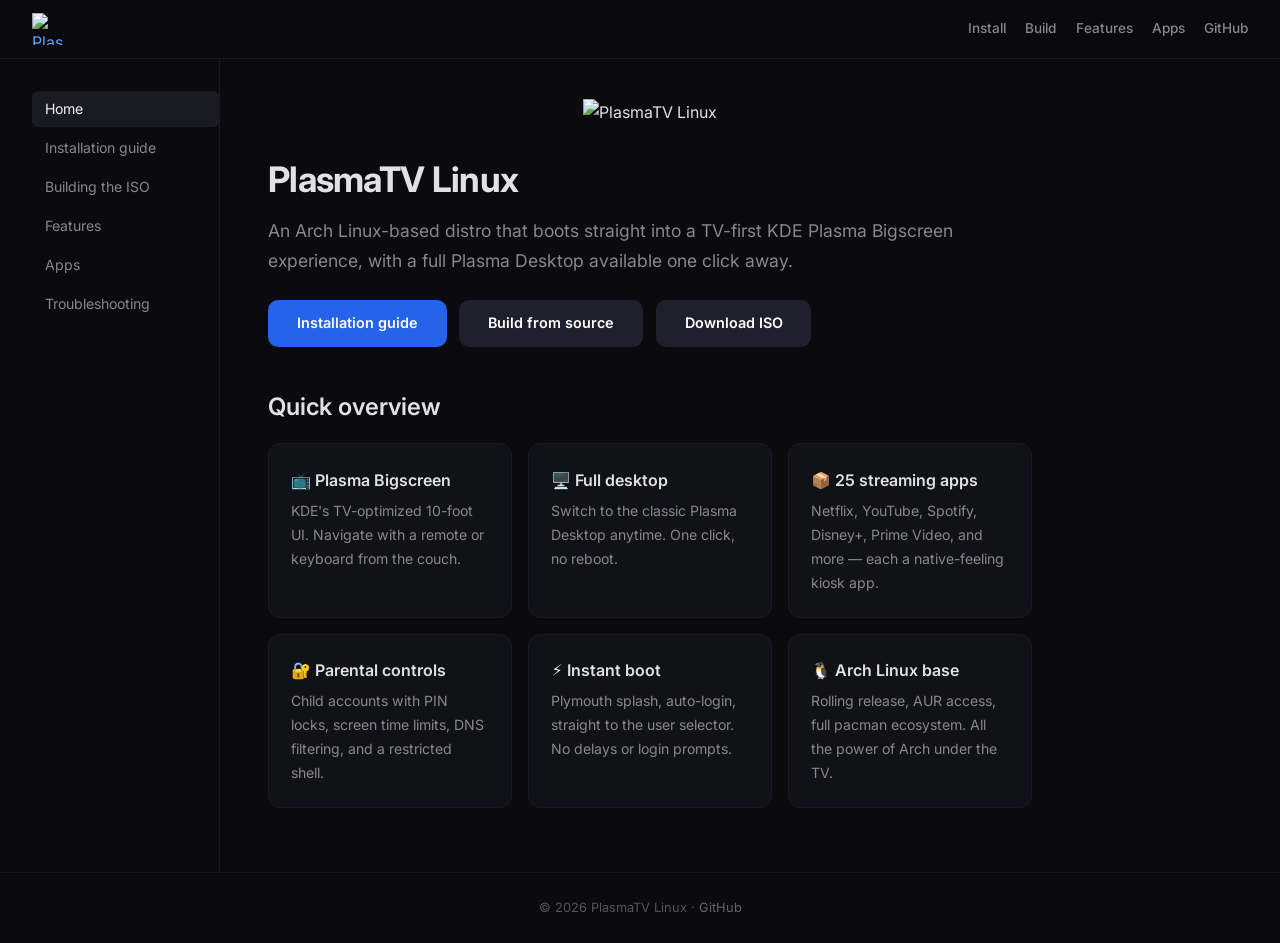
==== index.html @ bfa7301e "Set explicit width/height on logo img tags" ====
<!DOCTYPE html>
<html lang="en">
<head>
  <meta charset="UTF-8">
  <meta name="viewport" content="width=device-width, initial-scale=1.0">
  <title>PlasmaTV Linux — docs</title>
  <link rel="preconnect" href="https://fonts.googleapis.com">
  <link href="https://fonts.googleapis.com/css2?family=Inter:wght@300;400;500;600;700&display=swap" rel="stylesheet">
  <link rel="stylesheet" href="style.css">
</head>
<body>
  <nav class="top-nav">
    <a href="index.html" class="logo"><img src="logo.png" alt="PlasmaTV Linux" class="logo-img" width="32" height="32"></a>
    <div class="nav-links">
      <a href="install.html">Install</a>
      <a href="build.html">Build</a>
      <a href="features.html">Features</a>
      <a href="apps.html">Apps</a>
      <a href="https://github.com/plasmatvlinux/plasmatvlinux.github.io" target="_blank">GitHub</a>
    </div>
  </nav>

  <div class="layout">
    <aside class="sidebar">
      <a href="index.html" class="active">Home</a>
      <a href="install.html">Installation guide</a>
      <a href="build.html">Building the ISO</a>
      <a href="features.html">Features</a>
      <a href="apps.html">Apps</a>
      <a href="troubleshooting.html">Troubleshooting</a>
    </aside>

    <main class="content">
      <div class="hero-logo">
        <img src="logo.png" alt="PlasmaTV Linux" width="80" height="80">
      </div>
      <h1>PlasmaTV Linux</h1>
      <p class="lead">An Arch Linux-based distro that boots straight into a TV-first KDE Plasma Bigscreen experience, with a full Plasma Desktop available one click away.</p>

      <div class="hero-actions">
        <a href="install.html" class="btn">Installation guide</a>
        <a href="build.html" class="btn secondary">Build from source</a>
        <a href="https://sourceforge.net/projects/plasmatv-linux/files/latest/download" class="btn secondary" target="_blank">Download ISO</a>
      </div>

      <h2>Quick overview</h2>
      <div class="card-grid">
        <div class="card">
          <h3>📺 Plasma Bigscreen</h3>
          <p>KDE's TV-optimized 10-foot UI. Navigate with a remote or keyboard from the couch.</p>
        </div>
        <div class="card">
          <h3>🖥️ Full desktop</h3>
          <p>Switch to the classic Plasma Desktop anytime. One click, no reboot.</p>
        </div>
        <div class="card">
          <h3>📦 25 streaming apps</h3>
          <p>Netflix, YouTube, Spotify, Disney+, Prime Video, and more — each a native-feeling kiosk app.</p>
        </div>
        <div class="card">
          <h3>🔐 Parental controls</h3>
          <p>Child accounts with PIN locks, screen time limits, DNS filtering, and a restricted shell.</p>
        </div>
        <div class="card">
          <h3>⚡ Instant boot</h3>
          <p>Plymouth splash, auto-login, straight to the user selector. No delays or login prompts.</p>
        </div>
        <div class="card">
          <h3>🐧 Arch Linux base</h3>
          <p>Rolling release, AUR access, full pacman ecosystem. All the power of Arch under the TV.</p>
        </div>
      </div>
    </main>
  </div>

  <footer>
    <p>&copy; 2026 PlasmaTV Linux &middot; <a href="https://github.com/plasmatvlinux/plasmatvlinux.github.io">GitHub</a></p>
  </footer>
</body>
</html>
---- style.css ----
* { margin:0; padding:0; box-sizing:border-box; }
html { scroll-behavior: smooth; }
body {
  font-family: 'Inter', -apple-system, system-ui, sans-serif;
  background: #0a0a0f; color: #e0e0e6; line-height: 1.7;
}
a { color: #60a5fa; text-decoration: none; }
a:hover { text-decoration: underline; }

/* Top nav */
.top-nav {
  display: flex; justify-content: space-between; align-items: center;
  padding: .8rem 2rem;
  background: rgba(10,10,15,.9); backdrop-filter: blur(12px);
  border-bottom: 1px solid #1a1a24; position: sticky; top: 0; z-index: 100;
}
.top-nav .logo { display: flex; align-items: center; }
.top-nav .logo-img { height: 32px; width: auto; display: block; }
.nav-links { display: flex; gap: 1.2rem; }
.nav-links a { color: #888; font-size: .85rem; font-weight: 500; }
.nav-links a:hover { color: #f0f0f0; text-decoration: none; }

/* Layout */
.layout { display: flex; min-height: calc(100vh - 110px); }
.sidebar {
  width: 220px; flex-shrink: 0; padding: 2rem 0 2rem 2rem;
  border-right: 1px solid #1a1a24;
}
.sidebar a {
  display: block; padding: .4rem .8rem; border-radius: 6px;
  color: #888; font-size: .88rem; margin-bottom: .15rem;
}
.sidebar a:hover, .sidebar a.active { color: #f0f0f0; background: #1a1a24; text-decoration: none; }

/* Content */
.content {
  flex: 1; max-width: 860px; padding: 2.5rem 3rem 4rem;
}
.content h1 { font-size: 2.2rem; font-weight: 700; letter-spacing: -.02em; margin-bottom: .4rem; }
.content h2 { font-size: 1.5rem; font-weight: 600; margin: 2rem 0 .8rem; }
.content h3 { font-size: 1.15rem; font-weight: 600; margin: 1.5rem 0 .5rem; }
.content p, .content li { color: #b0b0b8; }
.content p { margin-bottom: 1rem; }
.content .lead { font-size: 1.1rem; color: #888; margin-bottom: 1.5rem; }
.content ul, .content ol { padding-left: 1.5rem; margin-bottom: 1rem; }
.content li { margin-bottom: .3rem; }
.content code {
  background: #1a1a24; padding: .15rem .5rem; border-radius: 4px;
  font-size: .85rem; color: #c0c0cc;
}
.content pre {
  background: #11111a; border: 1px solid #1a1a24; border-radius: 10px;
  padding: 1.2rem; overflow-x: auto; margin-bottom: 1.2rem;
}
.content pre code { background: none; padding: 0; }
.content hr { border: none; border-top: 1px solid #1a1a24; margin: 2rem 0; }

/* Hero logo */
.hero-logo { text-align: center; margin-bottom: 1.5rem; }
.hero-logo img { width: 80px; height: auto; }

/* Hero actions */
.hero-actions { display: flex; gap: .8rem; margin: 1.5rem 0 2.5rem; flex-wrap: wrap; }
.btn {
  display: inline-block; background: #2563eb; color: #fff;
  padding: .7rem 1.8rem; border-radius: 10px;
  font-weight: 600; font-size: .9rem; white-space: nowrap;
}
.btn:hover { background: #3b82f6; text-decoration: none; }
.btn.secondary { background: #1f1f2e; }
.btn.secondary:hover { background: #2a2a3e; }

/* Cards */
.card-grid { display: grid; grid-template-columns: repeat(auto-fit, minmax(220px,1fr)); gap: 1rem; margin-top: 1rem; }
.card {
  background: #11111a; border: 1px solid #1a1a24; border-radius: 12px; padding: 1.4rem;
}
.card h3 { font-size: 1rem; margin: 0 0 .3rem; }
.card p { font-size: .88rem; color: #888; margin: 0; }

/* Steps */
.steps { display: flex; flex-direction: column; gap: .8rem; }
.step {
  display: flex; gap: 1rem; align-items: flex-start;
  background: #11111a; border: 1px solid #1a1a24; border-radius: 10px; padding: 1rem 1.3rem;
}
.step .num {
  background: #1a1a2e; color: #60a5fa; width: 28px; height: 28px;
  border-radius: 6px; display: flex; align-items: center; justify-content: center;
  font-weight: 700; font-size: .8rem; flex-shrink: 0;
}
.step .text { font-size: .9rem; color: #b0b0b8; }

/* Info boxes */
.info {
  background: #111122; border: 1px solid #1e2a4a; border-radius: 10px;
  padding: 1rem 1.3rem; margin-bottom: 1rem; font-size: .9rem;
}
.info strong { color: #60a5fa; }
.warn {
  background: #221a11; border: 1px solid #4a3a1e; border-radius: 10px;
  padding: 1rem 1.3rem; margin-bottom: 1rem; font-size: .9rem;
}
.warn strong { color: #fbbf24; }

/* Table */
table { width: 100%; border-collapse: collapse; margin-bottom: 1.2rem; font-size: .9rem; }
th, td { text-align: left; padding: .6rem .8rem; border-bottom: 1px solid #1a1a24; }
th { color: #888; font-weight: 500; font-size: .8rem; text-transform: uppercase; letter-spacing: .05em; }

/* Footer */
footer { border-top: 1px solid #1a1a24; padding: 1.5rem 2rem; text-align: center; color: #555; font-size: .8rem; }
footer a { color: #666; }

@media (max-width: 700px) {
  .sidebar { display: none; }
  .content { padding: 1.5rem; }
  .nav-links { display: none; }
}
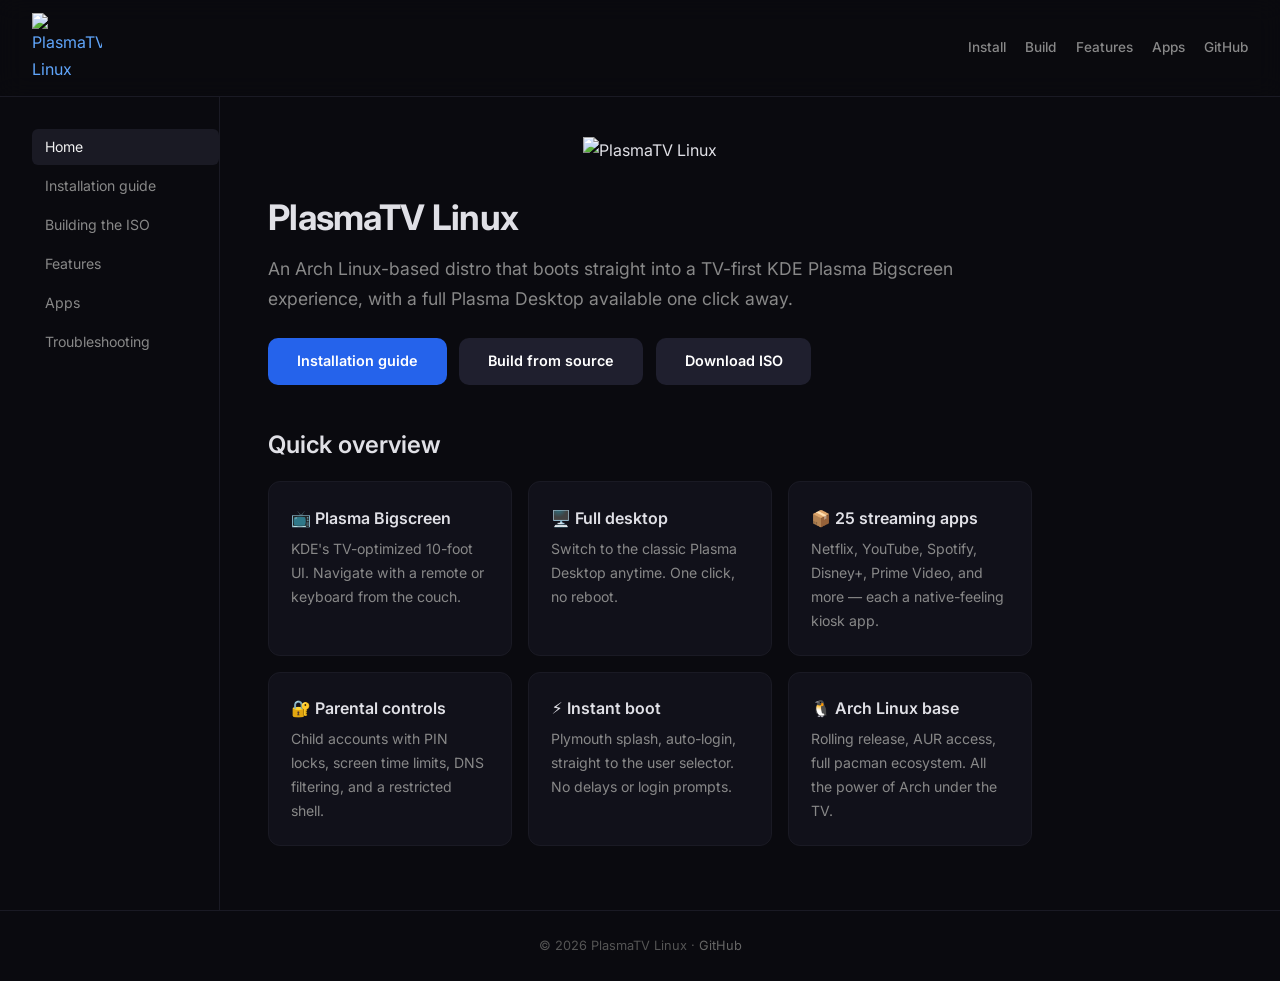
==== commit e15ef416: "Update ISO download link to MediaFire" ====
--- a/index.html
+++ b/index.html
@@ -10,7 +10,7 @@
 </head>
 <body>
   <nav class="top-nav">
-    <a href="index.html" class="logo"><img src="logo.png" alt="PlasmaTV Linux" class="logo-img" width="32" height="32"></a>
+    <a href="index.html" class="logo"><img src="logo.png" alt="PlasmaTV Linux" class="logo-img" width="70" height="70"></a>
     <div class="nav-links">
       <a href="install.html">Install</a>
       <a href="build.html">Build</a>
@@ -40,7 +40,7 @@
       <div class="hero-actions">
         <a href="install.html" class="btn">Installation guide</a>
         <a href="build.html" class="btn secondary">Build from source</a>
-        <a href="https://sourceforge.net/projects/plasmatv-linux/files/latest/download" class="btn secondary" target="_blank">Download ISO</a>
+        <a href="https://www.mediafire.com/file/pzxe93e7akfdkqz/plasmatv-linux-2026.07.04-x86_64.iso/file" class="btn secondary" target="_blank">Download ISO</a>
       </div>
 
       <h2>Quick overview</h2>
--- a/style.css
+++ b/style.css
@@ -15,7 +15,7 @@
   border-bottom: 1px solid #1a1a24; position: sticky; top: 0; z-index: 100;
 }
 .top-nav .logo { display: flex; align-items: center; }
-.top-nav .logo-img { height: 32px; width: auto; display: block; }
+.top-nav .logo-img { display: block; max-width: none; }
 .nav-links { display: flex; gap: 1.2rem; }
 .nav-links a { color: #888; font-size: .85rem; font-weight: 500; }
 .nav-links a:hover { color: #f0f0f0; text-decoration: none; }
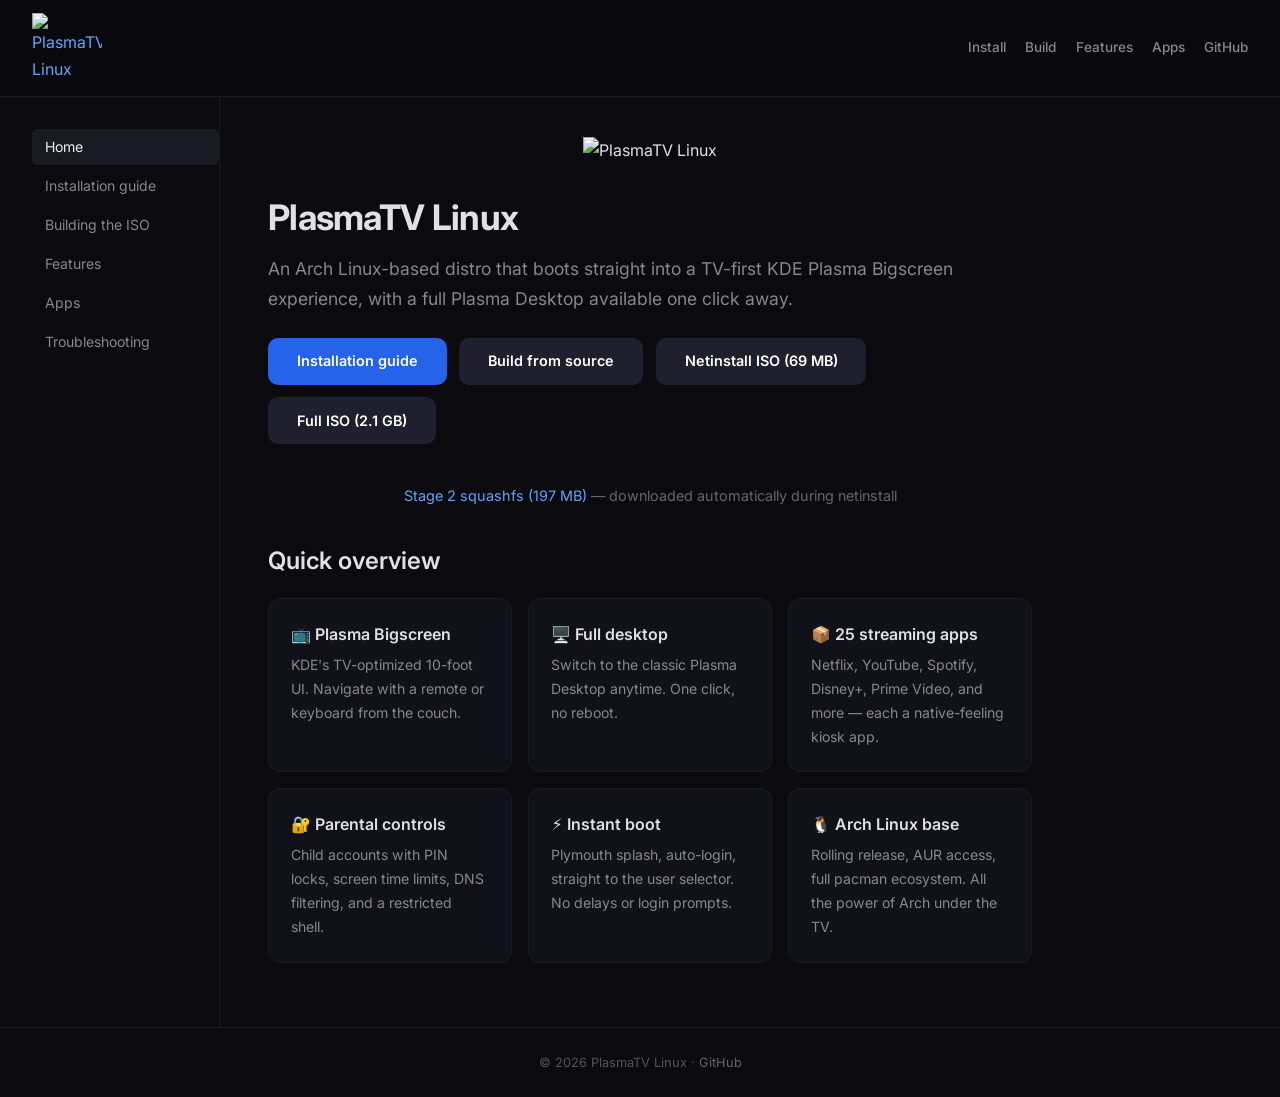
==== commit f3d84730: "Update download links: add netinstall ISO (69 MB) + stage 2 squashfs on GitHub releases" ====
--- a/index.html
+++ b/index.html
@@ -40,8 +40,12 @@
       <div class="hero-actions">
         <a href="install.html" class="btn">Installation guide</a>
         <a href="build.html" class="btn secondary">Build from source</a>
-        <a href="https://www.mediafire.com/file/pzxe93e7akfdkqz/plasmatv-linux-2026.07.04-x86_64.iso/file" class="btn secondary" target="_blank">Download ISO</a>
+        <a href="https://github.com/plasmatvlinux/plasmatvlinux.github.io/releases/download/v1.0/plasmatv-linux-netinstall-busybox-2026.07.04-x86_64.iso" class="btn secondary" target="_blank">Netinstall ISO (69 MB)</a>
+        <a href="https://www.mediafire.com/file/pzxe93e7akfdkqz/plasmatv-linux-2026.07.04-x86_64.iso/file" class="btn secondary" target="_blank">Full ISO (2.1 GB)</a>
       </div>
+      <p style="text-align:center;margin-top:0.5rem;font-size:0.9rem;color:#666">
+        <a href="https://github.com/plasmatvlinux/plasmatvlinux.github.io/releases/download/v1.0/airootfs.sfs" download>Stage 2 squashfs (197 MB)</a> — downloaded automatically during netinstall
+      </p>
 
       <h2>Quick overview</h2>
       <div class="card-grid">
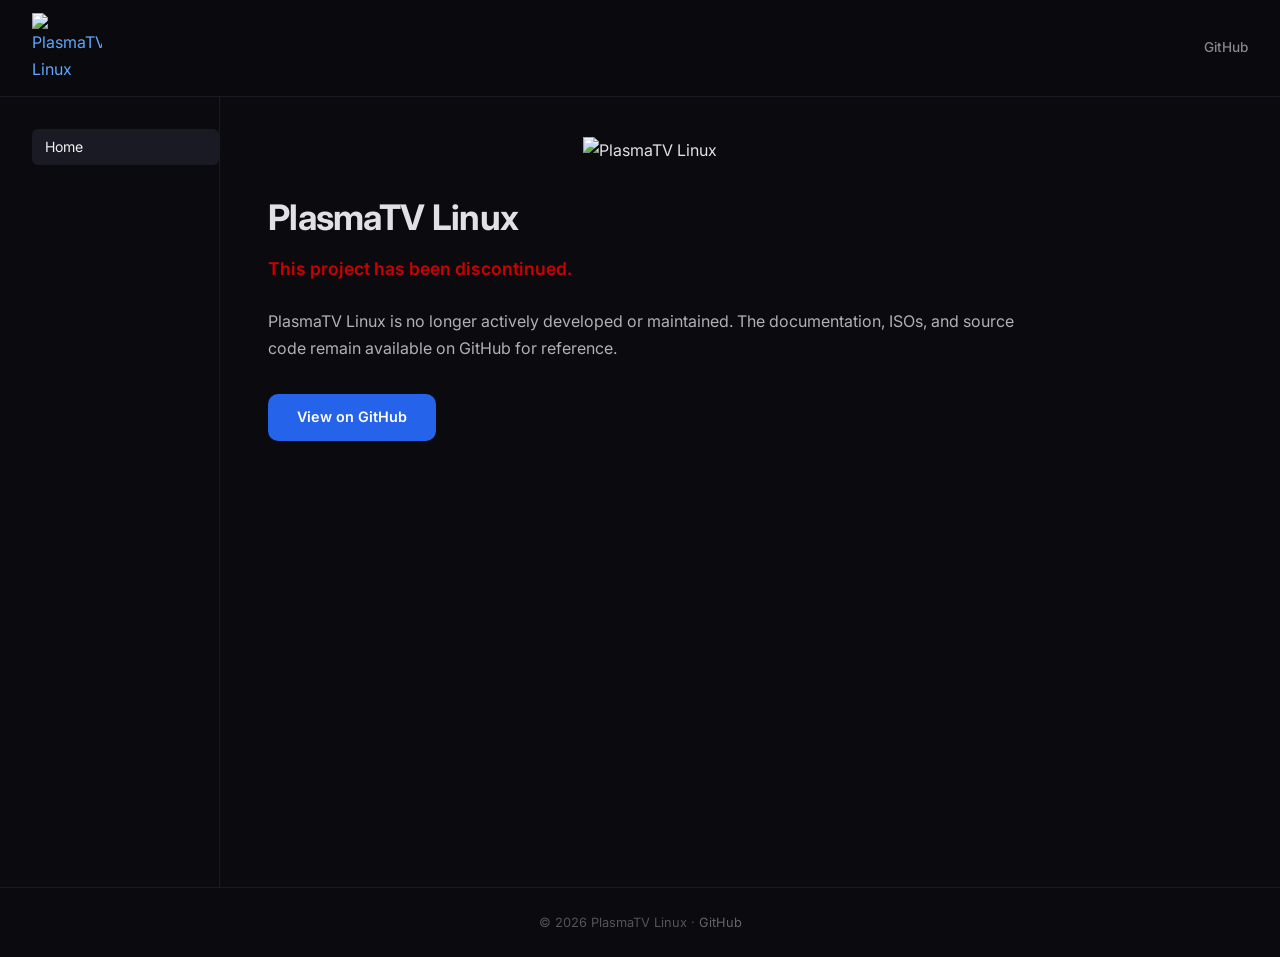
==== commit 871cb9e1: "Discontinue PlasmaTV Linux, remove all pages except index" ====
--- a/index.html
+++ b/index.html
@@ -3,7 +3,7 @@
 <head>
   <meta charset="UTF-8">
   <meta name="viewport" content="width=device-width, initial-scale=1.0">
-  <title>PlasmaTV Linux — docs</title>
+  <title>PlasmaTV Linux — discontinued</title>
   <link rel="preconnect" href="https://fonts.googleapis.com">
   <link href="https://fonts.googleapis.com/css2?family=Inter:wght@300;400;500;600;700&display=swap" rel="stylesheet">
   <link rel="stylesheet" href="style.css">
@@ -12,10 +12,6 @@
   <nav class="top-nav">
     <a href="index.html" class="logo"><img src="logo.png" alt="PlasmaTV Linux" class="logo-img" width="70" height="70"></a>
     <div class="nav-links">
-      <a href="install.html">Install</a>
-      <a href="build.html">Build</a>
-      <a href="features.html">Features</a>
-      <a href="apps.html">Apps</a>
       <a href="https://github.com/plasmatvlinux/plasmatvlinux.github.io" target="_blank">GitHub</a>
     </div>
   </nav>
@@ -23,11 +19,6 @@
   <div class="layout">
     <aside class="sidebar">
       <a href="index.html" class="active">Home</a>
-      <a href="install.html">Installation guide</a>
-      <a href="build.html">Building the ISO</a>
-      <a href="features.html">Features</a>
-      <a href="apps.html">Apps</a>
-      <a href="troubleshooting.html">Troubleshooting</a>
     </aside>
 
     <main class="content">
@@ -35,45 +26,9 @@
         <img src="logo.png" alt="PlasmaTV Linux" width="80" height="80">
       </div>
       <h1>PlasmaTV Linux</h1>
-      <p class="lead">An Arch Linux-based distro that boots straight into a TV-first KDE Plasma Bigscreen experience, with a full Plasma Desktop available one click away.</p>
-
-      <div class="hero-actions">
-        <a href="install.html" class="btn">Installation guide</a>
-        <a href="build.html" class="btn secondary">Build from source</a>
-        <a href="https://github.com/plasmatvlinux/plasmatvlinux.github.io/releases/download/v1.0/plasmatv-linux-netinstall-busybox-2026.07.04-x86_64.iso" class="btn secondary" target="_blank">Netinstall ISO (69 MB)</a>
-        <a href="https://www.mediafire.com/file/pzxe93e7akfdkqz/plasmatv-linux-2026.07.04-x86_64.iso/file" class="btn secondary" target="_blank">Full ISO (2.1 GB)</a>
-      </div>
-      <p style="text-align:center;margin-top:0.5rem;font-size:0.9rem;color:#666">
-        <a href="https://github.com/plasmatvlinux/plasmatvlinux.github.io/releases/download/v1.0/airootfs.sfs" download>Stage 2 squashfs (197 MB)</a> — downloaded automatically during netinstall
-      </p>
-
-      <h2>Quick overview</h2>
-      <div class="card-grid">
-        <div class="card">
-          <h3>📺 Plasma Bigscreen</h3>
-          <p>KDE's TV-optimized 10-foot UI. Navigate with a remote or keyboard from the couch.</p>
-        </div>
-        <div class="card">
-          <h3>🖥️ Full desktop</h3>
-          <p>Switch to the classic Plasma Desktop anytime. One click, no reboot.</p>
-        </div>
-        <div class="card">
-          <h3>📦 25 streaming apps</h3>
-          <p>Netflix, YouTube, Spotify, Disney+, Prime Video, and more — each a native-feeling kiosk app.</p>
-        </div>
-        <div class="card">
-          <h3>🔐 Parental controls</h3>
-          <p>Child accounts with PIN locks, screen time limits, DNS filtering, and a restricted shell.</p>
-        </div>
-        <div class="card">
-          <h3>⚡ Instant boot</h3>
-          <p>Plymouth splash, auto-login, straight to the user selector. No delays or login prompts.</p>
-        </div>
-        <div class="card">
-          <h3>🐧 Arch Linux base</h3>
-          <p>Rolling release, AUR access, full pacman ecosystem. All the power of Arch under the TV.</p>
-        </div>
-      </div>
+      <p class="lead" style="color:#c00;font-weight:600">This project has been discontinued.</p>
+      <p>PlasmaTV Linux is no longer actively developed or maintained. The documentation, ISOs, and source code remain available on GitHub for reference.</p>
+      <p style="margin-top:2rem"><a href="https://github.com/plasmatvlinux/plasmatvlinux.github.io" class="btn">View on GitHub</a></p>
     </main>
   </div>
 
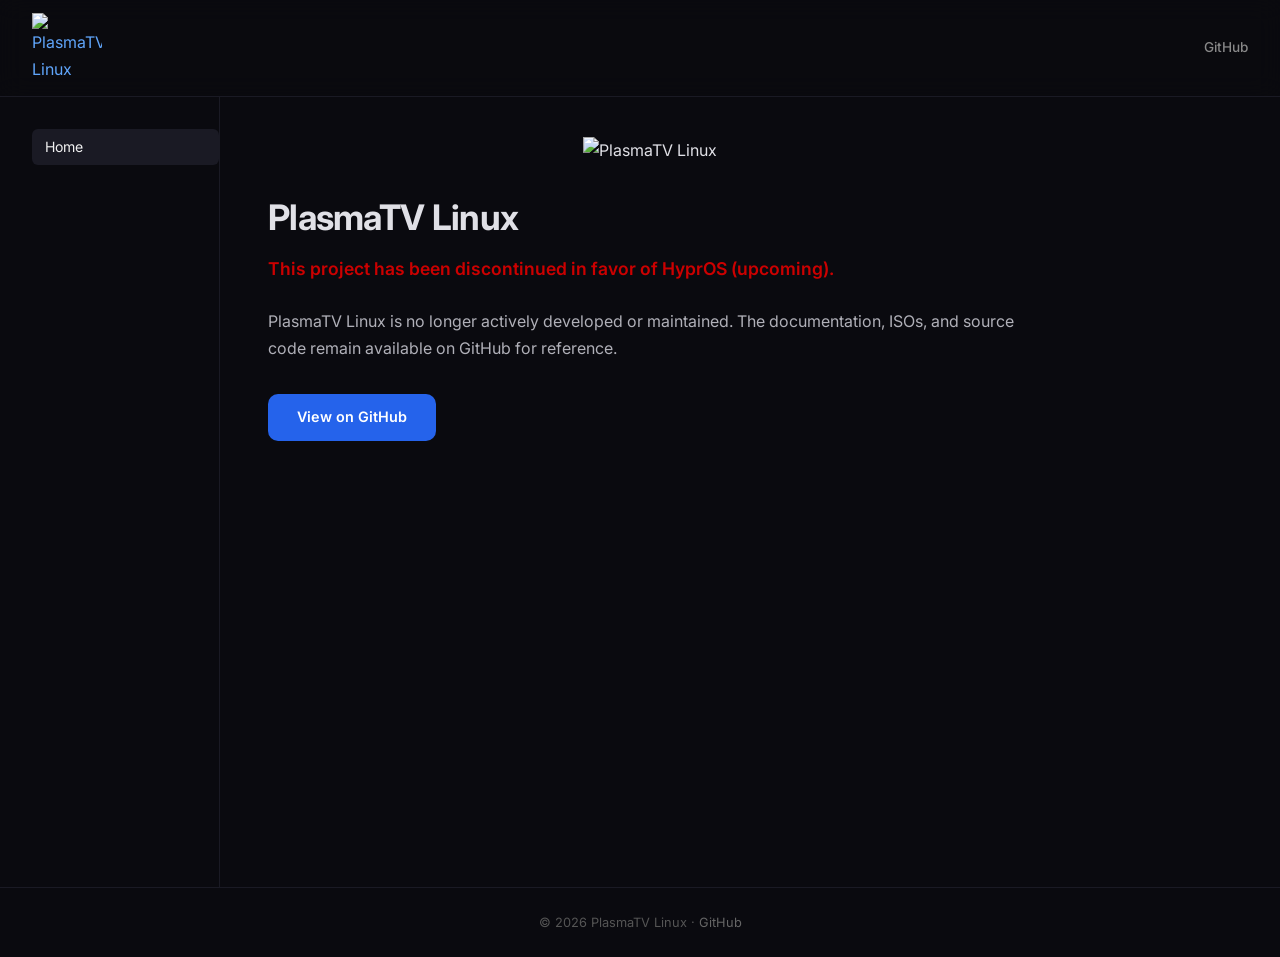
==== commit c8a0dc16: "Mention HyprOS as successor" ====
--- a/index.html
+++ b/index.html
@@ -26,7 +26,7 @@
         <img src="logo.png" alt="PlasmaTV Linux" width="80" height="80">
       </div>
       <h1>PlasmaTV Linux</h1>
-      <p class="lead" style="color:#c00;font-weight:600">This project has been discontinued.</p>
+      <p class="lead" style="color:#c00;font-weight:600">This project has been discontinued in favor of HyprOS (upcoming).</p>
       <p>PlasmaTV Linux is no longer actively developed or maintained. The documentation, ISOs, and source code remain available on GitHub for reference.</p>
       <p style="margin-top:2rem"><a href="https://github.com/plasmatvlinux/plasmatvlinux.github.io" class="btn">View on GitHub</a></p>
     </main>
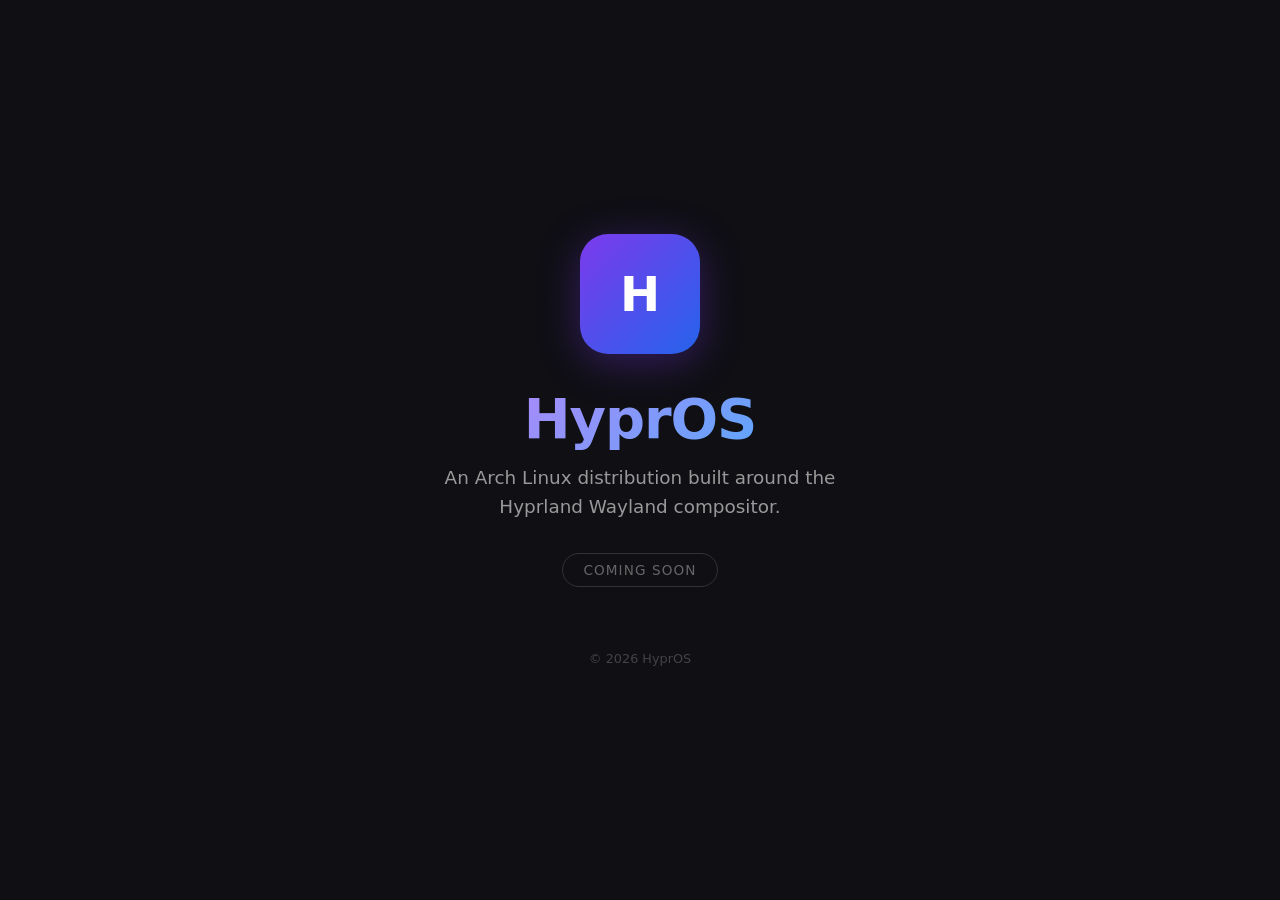
==== commit 2df4656a: "Initial HyprOS landing page" ====
--- a/index.html
+++ b/index.html
@@ -3,37 +3,74 @@
 <head>
   <meta charset="UTF-8">
   <meta name="viewport" content="width=device-width, initial-scale=1.0">
-  <title>PlasmaTV Linux — discontinued</title>
-  <link rel="preconnect" href="https://fonts.googleapis.com">
-  <link href="https://fonts.googleapis.com/css2?family=Inter:wght@300;400;500;600;700&display=swap" rel="stylesheet">
-  <link rel="stylesheet" href="style.css">
+  <title>HyprOS</title>
+  <style>
+    * { margin: 0; padding: 0; box-sizing: border-box; }
+    body {
+      font-family: -apple-system, BlinkMacSystemFont, 'Segoe UI', system-ui, sans-serif;
+      background: #0f0f14;
+      color: #e0e0e8;
+      min-height: 100vh;
+      display: flex;
+      flex-direction: column;
+      align-items: center;
+      justify-content: center;
+      text-align: center;
+      padding: 2rem;
+    }
+    .logo {
+      width: 120px;
+      height: 120px;
+      border-radius: 28px;
+      background: linear-gradient(135deg, #7c3aed, #2563eb);
+      display: flex;
+      align-items: center;
+      justify-content: center;
+      font-size: 3rem;
+      font-weight: 800;
+      color: #fff;
+      margin-bottom: 2rem;
+      box-shadow: 0 8px 40px rgba(124, 58, 237, .35);
+    }
+    h1 {
+      font-size: 3.5rem;
+      font-weight: 700;
+      letter-spacing: -.02em;
+      background: linear-gradient(135deg, #a78bfa, #60a5fa);
+      -webkit-background-clip: text;
+      -webkit-text-fill-color: transparent;
+      background-clip: text;
+    }
+    p {
+      font-size: 1.15rem;
+      color: #999;
+      margin-top: .75rem;
+      max-width: 480px;
+      line-height: 1.6;
+    }
+    .badge {
+      display: inline-block;
+      margin-top: 2rem;
+      padding: .5rem 1.25rem;
+      border: 1px solid #333;
+      border-radius: 999px;
+      font-size: .85rem;
+      color: #666;
+      text-transform: uppercase;
+      letter-spacing: .08em;
+    }
+    footer {
+      margin-top: 4rem;
+      font-size: .8rem;
+      color: #444;
+    }
+  </style>
 </head>
 <body>
-  <nav class="top-nav">
-    <a href="index.html" class="logo"><img src="logo.png" alt="PlasmaTV Linux" class="logo-img" width="70" height="70"></a>
-    <div class="nav-links">
-      <a href="https://github.com/plasmatvlinux/plasmatvlinux.github.io" target="_blank">GitHub</a>
-    </div>
-  </nav>
-
-  <div class="layout">
-    <aside class="sidebar">
-      <a href="index.html" class="active">Home</a>
-    </aside>
-
-    <main class="content">
-      <div class="hero-logo">
-        <img src="logo.png" alt="PlasmaTV Linux" width="80" height="80">
-      </div>
-      <h1>PlasmaTV Linux</h1>
-      <p class="lead" style="color:#c00;font-weight:600">This project has been discontinued in favor of HyprOS (upcoming).</p>
-      <p>PlasmaTV Linux is no longer actively developed or maintained. The documentation, ISOs, and source code remain available on GitHub for reference.</p>
-      <p style="margin-top:2rem"><a href="https://github.com/plasmatvlinux/plasmatvlinux.github.io" class="btn">View on GitHub</a></p>
-    </main>
-  </div>
-
-  <footer>
-    <p>&copy; 2026 PlasmaTV Linux &middot; <a href="https://github.com/plasmatvlinux/plasmatvlinux.github.io">GitHub</a></p>
-  </footer>
+  <div class="logo">H</div>
+  <h1>HyprOS</h1>
+  <p>An Arch Linux distribution built around the Hyprland Wayland compositor.</p>
+  <div class="badge">Coming soon</div>
+  <footer>&copy; 2026 HyprOS</footer>
 </body>
 </html>
